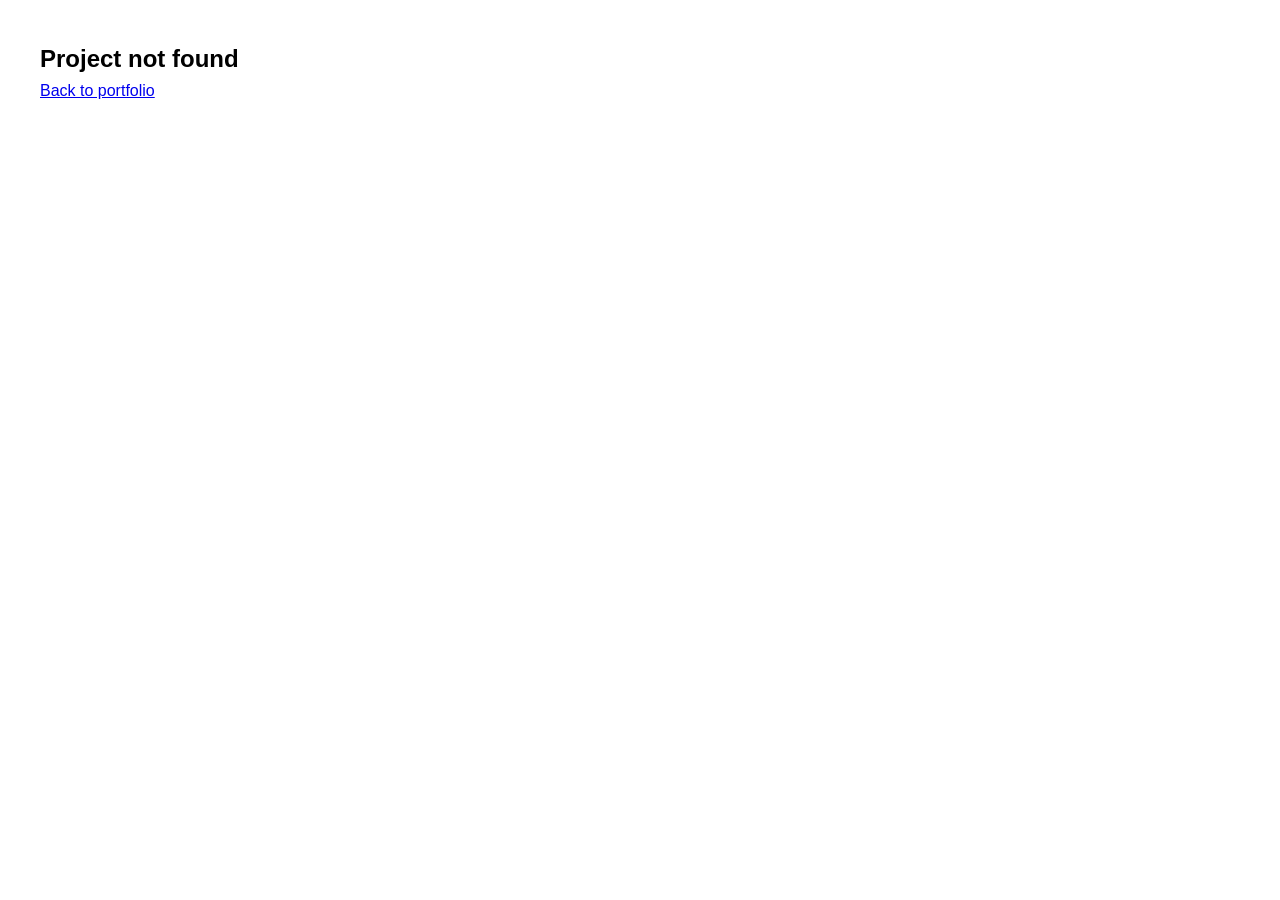
==== detail.html @ bb0952b0 "Portfolio site (linear history; video embeds via Vimeo only) Single snapshot replacing prior history" ====
<!DOCTYPE html>
<html lang="en">
<head>
    <meta charset="UTF-8">
    <meta name="viewport" content="width=device-width, initial-scale=1.0">
    <title>Detail - Gülsen Namıduru</title>
    <link rel="stylesheet" href="index/index.css?v=202604121600">
</head>
<body class="detail-page">
    <div class="container">
        <div class="detail-page-content">
            <div class="detail-header">
                <div>
                    <h2 id="detail-title"></h2>
                    <span id="detail-medium" class="medium-tag"></span>
                </div>
                <a href="index.html" class="action-link">close</a>
            </div>

            <div class="detail-images" id="detail-images">
                <!-- Images and description will be inserted here -->
            </div>
        </div>
    </div>

    <script src="index/index.js?v=202604121600"></script>
    <script>
        // Get project ID from URL
        const urlParams = new URLSearchParams(window.location.search);
        const projectId = parseInt(urlParams.get('id'));
        
        // Find project in portfolioData
        const project = portfolioData.projects.find(p => p.id === projectId);
        
            if (project) {
            const detailTitle = document.getElementById('detail-title');
            const detailMedium = document.getElementById('detail-medium');
            const detailImages = document.getElementById('detail-images');
            
            detailTitle.textContent = `${project.title} (${project.year})`;
            if (project.medium) {
                detailMedium.textContent = project.medium;
                detailMedium.style.display = 'inline';
            } else {
                detailMedium.style.display = 'none';
            }
            
            const imagePaths = project.images && project.images.length > 0 ? project.images.slice() : [];

            detailImages.innerHTML = '';

            const vimeoRaw = project.vimeoId != null ? String(project.vimeoId).trim() : '';
            const hasVimeo = vimeoRaw && /^\d+$/.test(vimeoRaw);

            // Main slot: Vimeo embed, else first image, else video placeholder (no repo-hosted video files).
            if (hasVimeo) {
                const frame = document.createElement('div');
                frame.className = 'project-wire-main-frame';
                const wrapper = document.createElement('div');
                wrapper.className = 'video-wrapper';
                const iframe = document.createElement('iframe');
                iframe.src = 'https://player.vimeo.com/video/' + vimeoRaw;
                iframe.setAttribute('frameborder', '0');
                iframe.setAttribute('allow', 'autoplay; fullscreen; picture-in-picture');
                iframe.setAttribute('allowfullscreen', 'true');
                iframe.style.cssText =
                    'display:block;width:100%;aspect-ratio:16/9;height:auto;min-height:200px;border:0;';
                wrapper.appendChild(iframe);
                frame.appendChild(wrapper);
                detailImages.appendChild(frame);
            } else if (imagePaths.length > 0) {
                const frame = document.createElement('div');
                frame.className = 'project-wire-main-frame';
                const img = document.createElement('img');
                img.className = 'project-wire-main-img';
                img.src = imagePaths[0];
                img.alt = project.title;
                frame.appendChild(img);
                detailImages.appendChild(frame);
            } else if (project.videoPlaceholder) {
                const frame = document.createElement('div');
                frame.className = 'project-wire-main-frame';
                const ph = document.createElement('div');
                ph.className = 'project-video-placeholder';
                ph.setAttribute('aria-label', 'Video embed');
                frame.appendChild(ph);
                detailImages.appendChild(frame);
            }

            // Description block (always shown)
            const descDiv = document.createElement('div');
            descDiv.className = 'detail-description';
            const fullText = project.fullDescription != null ? String(project.fullDescription) : '';
            const paragraphs = fullText.split(/\n\n+/);
            descDiv.innerHTML = paragraphs
                .map(function (p) {
                    const trimmed = p.trim().replace(/\n/g, ' ');
                    return '<p>' + boldWorkTitleInText(trimmed, project) + '</p>';
                })
                .join('');
            detailImages.appendChild(descDiv);

            // Extra images carousel for "01 - Hieroglyphs"
            if (project.id === 3 && project.images && project.images.length > 0) {
                const extraImages = project.images.slice(1); // everything after the first image
                if (extraImages.length > 0) {
                    const carouselContainer = document.createElement('div');
                    carouselContainer.className = 'detail-carousel';
                    carouselContainer.style.marginTop = '30px';
                    carouselContainer.style.textAlign = 'center';

                    const carouselImage = document.createElement('img');
                    carouselImage.style.maxWidth = '100%';
                    carouselImage.style.height = 'auto';
                    carouselImage.style.display = 'block';
                    carouselImage.style.margin = '0 auto 10px auto';

                    const controls = document.createElement('div');
                    controls.style.display = 'flex';
                    controls.style.justifyContent = 'space-between';
                    controls.style.alignItems = 'center';

                    const prevBtn = document.createElement('button');
                    prevBtn.textContent = 'Previous';
                    prevBtn.style.fontSize = '12px';

                    const nextBtn = document.createElement('button');
                    nextBtn.textContent = 'Next';
                    nextBtn.style.fontSize = '12px';

                    const counter = document.createElement('span');
                    counter.style.fontSize = '12px';

                    controls.appendChild(prevBtn);
                    controls.appendChild(counter);
                    controls.appendChild(nextBtn);

                    carouselContainer.appendChild(carouselImage);
                    carouselContainer.appendChild(controls);
                    detailImages.appendChild(carouselContainer);

                    let currentIndex = 0;
                    function renderCarousel() {
                        carouselImage.src = extraImages[currentIndex];
                        carouselImage.alt = project.title;
                        counter.textContent = (currentIndex + 1) + ' / ' + extraImages.length;
                        prevBtn.disabled = currentIndex === 0;
                        nextBtn.disabled = currentIndex === extraImages.length - 1;
                    }

                    prevBtn.addEventListener('click', function() {
                        if (currentIndex > 0) {
                            currentIndex--;
                            renderCarousel();
                        }
                    });

                    nextBtn.addEventListener('click', function() {
                        if (currentIndex < extraImages.length - 1) {
                            currentIndex++;
                            renderCarousel();
                        }
                    });

                    renderCarousel();
                }
            }

            // Sub-headers and carousels for "02 - Abandoned Battleground" (Abandoned Playground)
            if (project.id === 2 && project.images && project.images.length > 0) {
                const neighbourhoods = [
                    'Wedding',
                    'Moabit',
                    'Pankow',
                    'Neukölln',
                    'Kreuzberg'
                ];
                // Map first up-to-5 images to neighbourhoods
                neighbourhoods.forEach((name, idx) => {
                    if (idx >= project.images.length) return;
                    const section = document.createElement('div');
                    section.style.marginTop = '30px';

                    const heading = document.createElement('h3');
                    heading.textContent = name;
                    heading.style.fontSize = '16px';
                    heading.style.marginBottom = '10px';
                    section.appendChild(heading);

                    const carouselContainer = document.createElement('div');
                    carouselContainer.className = 'detail-carousel';
                    carouselContainer.style.textAlign = 'center';

                    const carouselImage = document.createElement('img');
                    carouselImage.style.maxWidth = '100%';
                    carouselImage.style.height = 'auto';
                    carouselImage.style.display = 'block';
                    carouselImage.style.margin = '0 auto 10px auto';

                    const controls = document.createElement('div');
                    controls.style.display = 'flex';
                    controls.style.justifyContent = 'space-between';
                    controls.style.alignItems = 'center';

                    const prevBtn = document.createElement('button');
                    prevBtn.textContent = 'Previous';
                    prevBtn.style.fontSize = '12px';

                    const nextBtn = document.createElement('button');
                    nextBtn.textContent = 'Next';
                    nextBtn.style.fontSize = '12px';

                    const counter = document.createElement('span');
                    counter.style.fontSize = '12px';

                    controls.appendChild(prevBtn);
                    controls.appendChild(counter);
                    controls.appendChild(nextBtn);

                    carouselContainer.appendChild(carouselImage);
                    carouselContainer.appendChild(controls);
                    section.appendChild(carouselContainer);
                    detailImages.appendChild(section);

                    // For now each neighbourhood has a single image assigned.
                    const imagesForNeighbourhood = [project.images[idx]];
                    let currentIndex = 0;
                    function renderNeighbourhoodCarousel() {
                        carouselImage.src = imagesForNeighbourhood[currentIndex];
                        carouselImage.alt = project.title + ' – ' + name;
                        counter.textContent = (currentIndex + 1) + ' / ' + imagesForNeighbourhood.length;
                        prevBtn.disabled = currentIndex === 0;
                        nextBtn.disabled = currentIndex === imagesForNeighbourhood.length - 1;
                    }

                    prevBtn.addEventListener('click', function() {
                        if (currentIndex > 0) {
                            currentIndex--;
                            renderNeighbourhoodCarousel();
                        }
                    });

                    nextBtn.addEventListener('click', function() {
                        if (currentIndex < imagesForNeighbourhood.length - 1) {
                            currentIndex++;
                            renderNeighbourhoodCarousel();
                        }
                    });

                    renderNeighbourhoodCarousel();
                });
            }

            const hasMainMedia = hasVimeo || imagePaths.length > 0 || project.videoPlaceholder;
            if (!hasMainMedia) {
                const info = document.createElement('p');
                info.style.fontSize = '14px';
                info.style.color = '#666';
                info.textContent = 'No media available';
                detailImages.insertBefore(info, descDiv);
            }
        } else {
            document.body.innerHTML = '<div style="padding: 40px;"><h2>Project not found</h2><a href="index.html">Back to portfolio</a></div>';
        }
    </script>
</body>
</html>
---- index/index.css ----
* {
    margin: 0;
    padding: 0;
    box-sizing: border-box;
}

html {
    scroll-behavior: smooth;
}

:root {
    --text: #000000;
    /* One shared template so video slots, main image frames, and book previews share the same media width */
    --project-section-grid-cols: minmax(180px, 24%) minmax(260px, 1.15fr) minmax(200px, 26%);
}

@font-face {
    font-family: 'Leelawadee';
    src: url('../fonts/Leelawadee.woff2') format('woff2'),
         url('../fonts/Leelawadee.woff') format('woff'),
         url('../fonts/Leelawadee.ttf') format('truetype');
    font-weight: normal;
    font-style: normal;
}

body {
    font-family: 'Leelawadee', -apple-system, BlinkMacSystemFont, 'Segoe UI', Arial, sans-serif;
    background: white;
    color: var(--text);
    line-height: 1.6;
}
.container {
    width: 100%;
    padding: 0;
    margin: 0;
}

/* —— Landing (Cargo-style top bar + large work list) —— */
.landing-header {
    width: 100%;
}

.landing-top-bar {
    display: grid;
    grid-template-columns: minmax(0, 1.15fr) repeat(2, minmax(0, 1fr)) minmax(0, 1.15fr);
    gap: 1rem 2rem;
    align-items: start;
    padding: 1.35rem 20px 1.75rem;
    font-family: -apple-system, BlinkMacSystemFont, 'Segoe UI', 'Helvetica Neue', Helvetica, Arial, sans-serif;
    font-size: clamp(11px, 1.15vw, 14px);
    line-height: 1.45;
    color: var(--text);
    border-bottom: 1px solid rgba(0, 0, 0, 0.08);
}

.landing-top-bar__col--name {
    font-weight: 600;
    letter-spacing: 0.01em;
}

.landing-top-bar__col--contact {
    text-align: right;
    justify-self: end;
    max-width: 100%;
}

.landing-nav-link {
    color: inherit;
    text-decoration: none;
    cursor: pointer;
    transition: opacity 0.2s;
    border: none;
    background: none;
    font: inherit;
    padding: 0;
}

.landing-nav-link:hover,
.landing-nav-link:focus-visible {
    opacity: 0.5;
}

.landing-nav-link:focus-visible {
    outline: 1px solid currentColor;
    outline-offset: 2px;
}

.landing-top-bar__sep {
    opacity: 0.85;
}

.landing-ext-arrow {
    display: inline-block;
    margin-left: 0.15em;
    font-size: 0.95em;
    vertical-align: 0.05em;
}

.landing-main {
    width: 100%;
    padding: 0;
}

.index-column {
    width: 100%;
    padding: 0;
}

.portfolio-index {
    list-style: none;
    width: 100%;
}

/* Hero-scale work titles (reference: large stacked sans headline) */
.landing-works .portfolio-index li {
    font-family: -apple-system, BlinkMacSystemFont, 'Segoe UI', 'Helvetica Neue', Helvetica, Arial, sans-serif;
    font-size: clamp(2.44rem, 10vw, 7.29rem);
    font-weight: 700;
    letter-spacing: -0.03em;
    line-height: 0.98;
    margin-bottom: 0;
    padding: 0.08em 20px 0.08em 20px;
    cursor: pointer;
    transition: opacity 0.2s;
    width: 100%;
    color: var(--text);
    border-bottom: 1px solid transparent;
    word-wrap: break-word;
    overflow-wrap: break-word;
}

.landing-works .portfolio-index li:hover {
    opacity: 0.55;
}

.content-column {
    display: none;
}

/* Modal Styles */
.modal {
    display: none;
    position: fixed;
    top: 0;
    left: 0;
    width: 100%;
    height: 100%;
    background: rgba(255, 255, 255, 0.95);
    z-index: 1000;
    overflow-y: auto;
}

.modal.active {
    display: block;
}

.modal-content {
    background: white;
    width: 25%;
    min-width: 300px;
    padding: 40px;
    margin: 0;
    border: 1px solid #000;
    box-shadow: 0 4px 20px rgba(0, 0, 0, 0.1);
    max-height: 90vh;
    overflow-y: auto;
}

/* Inline project sections (continuation of homepage) */
.project-sections {
    width: 100%;
    background: #fff;
}

.project-section {
    padding: 48px 20px 56px;
    scroll-margin-top: 16px;
}

.project-section--flash {
    animation: project-section-flash 1.15s ease;
}

@keyframes project-section-flash {
    0% { background-color: rgba(0, 0, 0, 0.04); }
    100% { background-color: transparent; }
}

.project-section-inner {
    max-width: 1180px;
    margin: 0 auto;
}

/* Rule above title only (no line between header and body / explanation) */
.project-section-header {
    margin-bottom: 28px;
    padding-top: 18px;
    border-top: 1px solid rgba(0, 0, 0, 0.12);
}

.project-section-header-bar {
    display: grid;
    grid-template-columns: minmax(0, 1fr) auto;
    align-items: start;
    gap: 12px 24px;
}

.project-section-header-left {
    min-width: 0;
}

.project-section-title--bar {
    font-size: clamp(15px, 1.9vw, 22px);
    font-weight: 700;
    color: var(--text);
    margin: 0;
    text-align: left;
    line-height: 1.2;
    white-space: pre-line;
}

.project-section-header-right {
    text-align: right;
    font-size: 13px;
    line-height: 1.45;
    color: var(--text);
    justify-self: end;
    max-width: 100%;
}

.project-section-header-right > div + div {
    margin-top: 0.35em;
}

.project-header-right-line1 {
    font-weight: normal;
    color: var(--text);
    letter-spacing: 0.02em;
}

.project-header-right-line2 {
    color: var(--text);
}

.project-header-right-line3 {
    color: var(--text);
    font-size: 12px;
    font-style: italic;
    font-weight: normal;
}

/* Content: text col | book (optional) | wire gallery row | video row */
.project-section-main-grid {
    display: grid;
    grid-template-columns: var(--project-section-grid-cols);
    grid-template-rows: auto auto;
    gap: 28px 32px;
    align-items: start;
    min-width: 0;
}

.project-section-text-col {
    grid-column: 1;
    grid-row: 1;
    min-width: 0;
    max-width: 100%;
}

.project-section-book-slot {
    display: none;
    grid-column: 2 / 4;
    grid-row: 1;
    min-width: 0;
    align-self: start;
}

.project-section-book-slot.has-book {
    display: block;
}

.project-section-gallery-row {
    display: none;
    grid-column: 2 / 4;
    grid-row: 1;
    min-width: 0;
    align-self: start;
}

/* Main rectangle full width; square thumbs stacked below; video row matches this column width */
.project-section-gallery-row.has-gallery {
    display: grid;
    grid-template-columns: 1fr;
    gap: 24px;
    align-items: start;
}

.project-wire-main-slot,
.project-wire-figures-slot {
    min-width: 0;
}

/* Hero uses full media column width — same footprint as video / placeholder in .project-section-video-slot */
.project-section-gallery-row.has-gallery .project-wire-main-slot {
    width: 100%;
}

.project-section-gallery-row.has-gallery .project-wire-main-frame {
    width: 100%;
    max-width: 100%;
}

.project-section-video-slot .video-wrapper {
    width: 100%;
    max-width: 100%;
}

.project-section-video-slot .video-wrapper iframe {
    width: 100%;
    max-width: 100%;
    display: block;
    aspect-ratio: 16 / 9;
    height: auto;
    min-height: 200px;
    border: 0;
}

/* Media column: video sits on row 1 when alone; row 2 when a gallery row is present; row 3 in gallery+book layout */
.project-section-video-slot {
    grid-column: 2 / 4;
    grid-row: 1;
    display: none;
    min-width: 0;
}

.project-section-video-slot.has-video {
    display: block;
}

.project-section-main-grid--has-gallery-row .project-section-video-slot.has-video {
    grid-row: 2;
}

/* Empty media slot (text-only projects): same footprint as video placeholder */
.project-section-media-placeholder {
    display: none;
    grid-column: 2 / 4;
    grid-row: 1;
    min-width: 0;
    width: 100%;
    aspect-ratio: 16 / 9;
    min-height: 200px;
    background: #f2f2f2;
    box-sizing: border-box;
}

.project-section-media-placeholder.is-visible {
    display: block;
}

/* Gallery + book: text col 1 | book cols 2–3 row 1; gallery cols 2–3 row 2 */
.project-section-main-grid--gallery-book .project-section-text-col {
    grid-column: 1;
    grid-row: 1;
}

.project-section-main-grid--gallery-book .project-section-book-slot.has-book {
    grid-column: 2 / 4;
    grid-row: 1;
    display: block;
}

.project-section-main-grid--gallery-book .project-section-gallery-row.has-gallery {
    grid-column: 2 / 4;
    grid-row: 2;
    grid-template-columns: 1fr;
}

.project-section-main-grid--gallery-book .project-section-video-slot.has-video {
    grid-row: 3;
}

.project-section-main-grid--gallery-book {
    grid-template-rows: auto auto auto;
}

.project-section-main-grid--gallery-book .project-section-media-placeholder.is-visible {
    display: none;
}

/* About: same 3-column project grid — text col 1, image cols 2–3 */
.about-section .project-section-main-grid {
    grid-template-columns: var(--project-section-grid-cols);
    grid-template-rows: auto;
}

.about-section .project-section-text-col {
    grid-column: 1;
    grid-row: 1;
    max-width: 100%;
}

.about-section .about-section-visual {
    grid-column: 2 / 4;
    grid-row: 1;
    align-self: start;
    justify-self: end;
    min-width: 0;
    width: 100%;
}

.about-section .about-section-image {
    display: block;
    max-width: min(100%, 380px);
    width: 100%;
    height: auto;
    margin-left: auto;
}

/* Book preview beside text: same rules, slightly shorter cap */
.project-section-book-slot .book-view .book-page img {
    max-height: min(52vh, 380px);
    object-fit: contain;
    object-position: bottom center;
}

.project-section-book-slot .book-view {
    margin-bottom: 0;
}

/* Inline book spread: align with media column (no centering); gutterless spread like a printed book */
.project-section-book-slot .book-view .book-spread {
    display: grid;
    grid-template-columns: minmax(0, 1fr) 0 minmax(0, 1fr);
    gap: 0;
    align-items: end;
    justify-items: stretch;
    justify-content: start;
}

.project-section-book-slot .book-view .book-page {
    width: 100%;
    flex: initial;
    background: transparent;
    overflow: hidden;
}

.project-section-book-slot .book-view .book-page-left {
    justify-content: flex-end;
}

.project-section-book-slot .book-view .book-page-right {
    justify-content: flex-start;
}

.project-section-book-slot .book-view .book-page-left img {
    object-position: right bottom;
}

.project-section-book-slot .book-view .book-page-right img {
    object-position: left bottom;
}

.project-section-text-col .popup-text {
    margin-top: 0;
    max-width: 100%;
    overflow-wrap: break-word;
    word-wrap: break-word;
}

.project-section-text-col .project-gallery-title {
    margin: 0 0 1em;
    font-size: 13px;
    line-height: 1.5;
    color: var(--text);
    font-weight: normal;
    white-space: pre-line;
    text-align: inherit;
}

.project-section-text-col .project-full-description .project-body-paragraph,
.project-section-text-col .project-full-description p {
    margin: 0 0 1em;
    font-size: 13px;
    line-height: 1.5;
    color: var(--text);
    font-weight: normal;
    overflow-wrap: break-word;
    word-wrap: break-word;
}

.project-section-text-col .project-full-description strong {
    font-weight: 700;
    color: var(--text);
}

/* Credits below full description in the text column */
.project-section-text-col .project-section-body-credits {
    margin-top: 2em;
    margin-bottom: 0;
    font-size: 12px;
    line-height: 1.45;
    color: #666666;
    font-weight: normal;
    white-space: pre-line;
    max-width: 100%;
    overflow-wrap: break-word;
    word-wrap: break-word;
}

.project-section-text-col .project-section-body-credits strong {
    font-weight: 700;
    color: #555555;
}

.project-section-text-col .project-section-body-credits a {
    color: #666666;
}

.project-section-text-col .project-section-body-credits:empty {
    display: none;
}

.project-section .popup-credentials.project-credentials {
    display: none;
}

.project-section-video-slot .video-section {
    margin-top: 0;
}

/* Same footprint as Vimeo iframe: keeps text column width aligned with Voices of Leopoldplatz */
.project-section-video-slot .project-video-placeholder {
    width: 100%;
    aspect-ratio: 16 / 9;
    min-height: 200px;
    background: #f2f2f2;
    box-sizing: border-box;
}

/* Main image frame: match video / Vimeo (16:9) so media columns align */
.project-wire-main-frame {
    width: 100%;
    aspect-ratio: 16 / 9;
    min-height: 200px;
    background: #fff;
    overflow: hidden;
    position: relative;
}

.project-wire-main-img {
    position: absolute;
    inset: 0;
    width: 100%;
    height: 100%;
    max-width: 100%;
    max-height: none;
    object-fit: cover;
    object-position: center;
    display: block;
    cursor: zoom-in;
}

/* Ensure section / detail rules never shrink the framed hero below the box */
.project-section .project-wire-main-frame .project-wire-main-img,
.detail-images .project-wire-main-frame .project-wire-main-img {
    box-sizing: border-box;
}

.project-wire-main-frame > video {
    position: absolute;
    inset: 0;
    width: 100%;
    height: 100%;
    max-height: none;
    object-fit: cover;
    object-position: center;
    display: block;
    background: #000;
}

/* Figure rows: up to four square frames per row + captions */
.project-wire-figures-inner {
    display: flex;
    flex-direction: column;
    gap: 20px;
    width: 100%;
    align-items: flex-end;
}

.project-wire-figures-row {
    display: grid;
    gap: 12px;
    align-items: start;
    justify-items: end;
    width: 100%;
    margin-left: auto;
}

.project-wire-figures-row--triple {
    grid-template-columns: repeat(3, minmax(0, 156px));
    max-width: min(492px, 100%);
}

.project-wire-figures-row--quad {
    grid-template-columns: repeat(4, minmax(0, 156px));
    max-width: min(660px, 100%);
}

.project-wire-figures-row--pair {
    grid-template-columns: repeat(2, minmax(0, 156px));
    max-width: min(324px, 100%);
}

.project-wire-figures-row--single {
    grid-template-columns: minmax(0, 156px);
    max-width: min(156px, 100%);
    margin-left: auto;
}

.project-wire-thumb {
    margin: 0;
    max-width: 156px;
}

.project-wire-thumb-frame {
    width: min(100%, 156px);
    max-width: 156px;
    aspect-ratio: 1;
    height: auto;
    background: #fff;
    overflow: hidden;
    display: flex;
    align-items: center;
    justify-content: center;
}

.project-wire-thumb-frame img {
    width: 100%;
    height: 100%;
    object-fit: cover;
    display: block;
    cursor: zoom-in;
}

.project-wire-thumb figcaption {
    font-size: 10px;
    color: var(--text);
    margin-top: 6px;
    text-align: right;
    line-height: 1.3;
}

/* Abandoned Battleground (id 2): no grey placeholder behind images */
.project-section[data-project-id="2"] .project-wire-main-frame,
.project-section[data-project-id="2"] .project-wire-thumb-frame {
    background: transparent;
}

/* Full-screen image viewer */
.image-lightbox {
    display: none;
    position: fixed;
    inset: 0;
    z-index: 2000;
    background: #e6e6e6;
    align-items: center;
    justify-content: center;
}

.image-lightbox.active {
    display: flex;
}

.image-lightbox-stage {
    max-width: 94vw;
    max-height: 88vh;
    display: flex;
    align-items: center;
    justify-content: center;
    pointer-events: auto;
}

.image-lightbox-stage img {
    max-width: 94vw;
    max-height: 88vh;
    width: auto;
    height: auto;
    object-fit: contain;
}

.image-lightbox-close {
    position: absolute;
    top: 18px;
    right: 20px;
    width: 44px;
    height: 44px;
    border-radius: 50%;
    border: none;
    background: rgba(255, 255, 255, 0.92);
    font-size: 26px;
    line-height: 1;
    cursor: pointer;
    color: var(--text);
    z-index: 2002;
    box-shadow: 0 1px 4px rgba(0, 0, 0, 0.08);
}

.image-lightbox-prev,
.image-lightbox-next {
    position: absolute;
    top: 50%;
    transform: translateY(-50%);
    width: 48px;
    height: 48px;
    border-radius: 50%;
    border: none;
    background: rgba(255, 255, 255, 0.92);
    font-size: 28px;
    line-height: 1;
    cursor: pointer;
    color: var(--text);
    z-index: 2002;
    box-shadow: 0 1px 4px rgba(0, 0, 0, 0.08);
}

.image-lightbox-prev {
    left: 14px;
}

.image-lightbox-next {
    right: 14px;
}

.image-lightbox-close:hover,
.image-lightbox-prev:hover,
.image-lightbox-next:hover {
    opacity: 0.85;
}

/* Popup: title / medium, year / short description (reused class names in section headers) */
.popup-header-rows {
    flex-direction: column;
    align-items: center;
    gap: 0.1em;
}

/* Medium, year (single line, comma-separated) */
.popup-medium-year {
    font-size: 16px; /* same as short description */
    color: var(--text);
    font-weight: normal;
    font-style: normal;
    text-transform: lowercase;
}

/* Extra spacing only after short description */
.popup-short-description {
    margin-bottom: 0.5em;
}

.detail-header-row {
    display: flex;
    justify-content: center;
    align-items: center;
    gap: 0.5em;
    flex-wrap: wrap;
}


/* Short description (italic) - 2x */
.popup-short-description {
    color: var(--text);
    font-style: italic;
    font-size: 16px; /* 2x */
}

.action-link {
    color: black;
    text-decoration: none;
    font-size: 16px;
    font-weight: bold;
    white-space: nowrap;
    margin: 0;
}

.action-link:hover {
    opacity: 0.6;
}

/* Image Slideshow */
.image-slideshow {
    margin-bottom: 30px;
}

/* Video section (separate from images) */
.video-section {
    margin-top: 20px;
    margin-bottom: 20px;
}

.video-wrapper {
    margin-bottom: 20px;
}

.video-wrapper:last-child {
    margin-bottom: 0;
}

.popup-video {
    width: 100%;
    height: auto;
    max-height: 50vh;
    object-fit: contain;
    display: block;
    background: #000;
}

.slideshow-container {
    position: relative;
    width: 100%;
    margin-bottom: 15px;
    overflow: hidden;
    max-height: 50vh;
}

.slideshow-container img,
.slideshow-container video {
    width: 100%;
    height: auto;
    max-height: 50vh;
    object-fit: contain;
    display: block;
    cursor: ew-resize;
    transition: opacity 0.25s ease-in-out;
}

.slideshow-container img.slide-image,
.slideshow-container video.slide-video {
    position: absolute;
    top: 0;
    left: 0;
    width: 100%;
    opacity: 1;
    z-index: 1;
}

.slideshow-container img.slide-image.hidden,
.slideshow-container video.slide-video.hidden {
    opacity: 0;
    pointer-events: none;
    z-index: 0;
}

.slideshow-container img.slide-image:first-child,
.slideshow-container video.slide-video:first-child {
    position: relative;
    z-index: 2;
}

.slideshow-container video {
    background: #000;
}

.slideshow-controls {
    display: flex;
    align-items: center;
    justify-content: center;
    gap: 15px;
}

.slide-btn {
    background: none;
    border: none;
    font-size: 24px;
    cursor: pointer;
    color: black;
    padding: 5px 10px;
    transition: opacity 0.2s;
}

.slide-btn:hover {
    opacity: 0.6;
}

.slide-btn:disabled {
    opacity: 0.3;
    cursor: not-allowed;
}

.slide-counter {
    font-size: 11px;
    color: var(--text);
}

/* PDF book viewer: spread view, left | spine | right, arrows + keyboard */
.book-view {
    display: none;
    margin-bottom: 20px;
    min-height: 200px;
}

.book-view .book-spread {
    display: flex;
    flex-direction: row;
    align-items: flex-end;
    justify-content: center;
    gap: 0;
    max-width: 100%;
    margin-bottom: 15px;
    background: transparent;
    border-radius: 0;
    overflow: visible;
    box-shadow: none;
}

/* Equal-width page columns; images share width and meet at the gutter (no gap) */
.book-view .book-page {
    flex: 1 1 0;
    min-width: 0;
    width: 0;
    display: flex;
    align-items: flex-end;
    overflow: hidden;
    background: #fff;
}

.book-view .book-page-left {
    order: 1;
    justify-content: flex-end;
}

.book-view .book-page-right {
    order: 3;
    justify-content: flex-start;
}

.book-view .book-page img {
    width: 100%;
    max-width: 100%;
    height: auto;
    max-height: 66vh;
    object-fit: contain;
    object-position: bottom center;
    display: block;
    margin: 0;
}

.book-view .book-spine {
    order: 2;
    width: 0;
    min-width: 0;
    margin: 0;
    padding: 0;
    flex-shrink: 0;
    flex-grow: 0;
    border: none;
    background: transparent;
    overflow: hidden;
    pointer-events: none;
}

.book-view .book-controls {
    display: flex;
    flex-direction: row;
    align-items: center;
    justify-content: center;
    gap: 20px;
    flex-wrap: wrap;
}

.book-view .book-controls .slide-btn {
    min-width: 60px;
    font-size: 11px;
}

.book-view .book-loading {
    margin: 20px 0;
    font-size: 14px;
    color: var(--text);
    text-align: center;
}

.book-view .book-loading a {
    color: var(--text);
    text-decoration: underline;
}

/* Shared modal body and text (popup + detail modals) */
.modal-body {
    margin-bottom: 0;
    overflow-y: auto;
}

/* Text space in project popup (below slideshow/book) */
.popup-text {
    margin-top: 24px;
    padding-top: 0;
    padding-bottom: 0;
    font-size: 16px; /* match medium, year, short description */
    line-height: 1.6;
    color: var(--text);
    margin-bottom: 0;
}

.popup-text p {
    margin: 0 0 1em 0;
}

.popup-text p:last-child {
    margin-bottom: 0;
}

/* Credentials (centered, at the end of page) */
.popup-credentials {
    margin-top: 40px;
    padding-top: 10px;
    padding-bottom: 10px;
    font-size: 14px; /* slightly smaller than body/medium text */
    line-height: 1.5;
    color: var(--text);
    text-align: center;
    font-weight: normal;
    margin-bottom: 0;
}

/* All modals: scrollable content */
.modal-content {
    overflow-y: auto;
    overflow-x: hidden;
    -webkit-overflow-scrolling: touch;
}

.modal .cv-content {
    max-height: none;
    overflow-y: visible;
}

.modal-text,
.cv-content {
    font-size: 16px;
    line-height: 1.8;
    text-align: left;
}

.modal-text p,
.cv-content p {
    margin-bottom: 10px;
    font-size: 16px;
}

/* Detail View */
/* Detail View - Full page with frame */
body.detail-page {
    margin: 0;
    padding: 0;
    height: 100vh;
    overflow-y: auto;
}

body.detail-page .container {
    width: 100%;
    height: 100%;
    min-height: 100vh;
}

.detail-page-content {
    width: calc(100% - 1cm);
    height: calc(100% - 1cm);
    min-height: calc(100vh - 1cm);
    margin: 0.5cm;
    padding: 0;
    border: 1px solid #000;
    background: white;
    box-sizing: border-box;
    overflow-y: auto;
}

.detail-modal.active {
    display: block;
    background: transparent;
}

.detail-modal .modal-content {
    width: 50%;
    min-width: 400px;
    padding: 40px;
    max-height: 90vh;
    overflow-y: auto;
    border: 1px solid #000;
    box-shadow: 0 4px 20px rgba(0, 0, 0, 0.1);
    position: fixed;
    top: 20px;
    right: 20px;
    z-index: 1002;
    background: white;
}

.detail-header {
    display: flex;
    justify-content: center;
    align-items: center;
    margin-bottom: 30px;
    padding: 40px;
    padding-bottom: 0;
    flex-wrap: wrap;
    gap: 0.5em;
}

.detail-header > div {
    display: flex;
    flex-direction: column;
    gap: 8px;
    flex: 1;
    min-width: 200px;
    text-align: center;
}

.detail-header h2 {
    font-size: 16px;
    font-weight: bold;
    color: var(--text);
    text-align: center;
    margin: 0;
}

/* Keep modal titles at 16px */
#contact-view .detail-header h2,
#cv-page-view .detail-header h2,
#photography-view .detail-header h2,
#video-view .detail-header h2,
#sculpture-view .detail-header h2,
.detail-modal .action-link {
    font-size: 16px;
}

.detail-images {
    margin-bottom: 30px;
    padding: 0 40px 40px 40px;
}

.detail-images img,
.detail-images video {
    width: 100%;
    height: auto;
    max-height: 66.66vh;
    object-fit: contain;
    display: block;
    margin-bottom: 20px;
}

/* First hero: same 16:9 frame as index; overrides loose img rules above */
.detail-images .project-wire-main-frame {
    margin-bottom: 20px;
    background: #fff;
}

.detail-images .project-wire-main-frame .project-wire-main-img,
.detail-images .project-wire-main-frame > video {
    position: absolute;
    inset: 0;
    width: 100%;
    height: 100%;
    max-height: none;
    margin-bottom: 0;
    object-fit: cover;
    object-position: center;
}

.detail-images video {
    background: #000;
}

.detail-description {
    font-size: 16px;
    line-height: 1.8;
    margin-bottom: 30px;
    text-align: left;
    color: var(--text);
}

.detail-description p {
    margin-bottom: 20px;
    font-size: 16px;
    color: var(--text);
}

.detail-description strong {
    font-weight: 700;
    color: var(--text);
}

/* Carousels in detail view (Hieroglyphs images + sketchbook pages) */
.detail-carousel button,
.detail-carousel span {
    font-size: 16px; /* match medium/year size, smaller than body text on mobile */
}

/* CV / modal content (links, headings) */
.cv-content p {
    margin-bottom: 20px;
}

.cv-content a {
    font-size: 16px;
}

.cv-content strong {
    font-size: 16px;
}

.cv-content h3 {
    font-size: 18px;
    font-weight: normal;
    margin-top: 30px;
    margin-bottom: 15px;
}

.cv-content h3 strong {
    font-weight: bold;
}

.cv-content h3:first-of-type {
    margin-top: 0;
}

/* Responsive */
@media (max-width: 768px) {
    .landing-top-bar {
        grid-template-columns: 1fr 1fr;
        gap: 1rem 1.25rem;
        padding: 1rem 16px 1.25rem;
    }

    .landing-top-bar__col--contact {
        grid-column: 1 / -1;
        text-align: left;
        justify-self: start;
    }

    .landing-works .portfolio-index li {
        font-size: clamp(1.88rem, 12.5vw, 4.16rem);
        padding-left: 16px;
        padding-right: 16px;
    }

    .modal.active {
        display: block;
    }

    .project-section {
        padding: 36px 16px 44px;
    }

    .project-section-header-bar {
        grid-template-columns: 1fr;
    }

    .project-section-header-right {
        text-align: right;
        justify-self: end;
        width: 100%;
    }

    .project-section-main-grid,
    .project-section-main-grid--gallery-book {
        grid-template-columns: 1fr;
        grid-template-rows: none;
    }

    .project-section-main-grid {
        gap: 24px;
    }

    .project-section-text-col,
    .project-section-book-slot.has-book,
    .project-section-gallery-row.has-gallery,
    .project-section-video-slot,
    .project-section-media-placeholder.is-visible,
    .about-section .project-section-text-col,
    .about-section .about-section-visual {
        grid-column: 1;
        grid-row: auto;
    }

    .about-section .about-section-visual {
        justify-self: center;
        width: 100%;
        text-align: center;
    }

    .about-section .about-section-image {
        max-width: min(100%, 320px);
        margin: 0 auto;
    }

    .project-section-gallery-row.has-gallery {
        grid-template-columns: 1fr;
    }

    .project-section-video-slot.has-video {
        grid-column: 1;
    }

    .project-wire-main-frame {
        max-height: none;
    }

    .project-section-gallery-row.has-gallery .project-wire-main-frame {
        width: 100%;
        max-width: 100%;
    }

    .project-wire-figures-row--single {
        max-width: 100%;
    }

    .action-link {
        font-size: 18px;
    }

    .detail-modal.active {
        display: block;
        background: transparent;
    }

    .detail-modal .modal-content {
        width: 95%;
        min-width: 280px;
        padding: 30px 20px;
        max-height: 95vh;
        position: fixed;
        top: 15px;
        left: 15px;
        right: auto;
        z-index: 1002;
    }

    .detail-header {
        flex-direction: column;
        gap: 15px;
    }

    .detail-header h2 {
        font-size: 28px;
        min-width: auto;
    }

    .detail-description {
        font-size: 20px;
    }
}
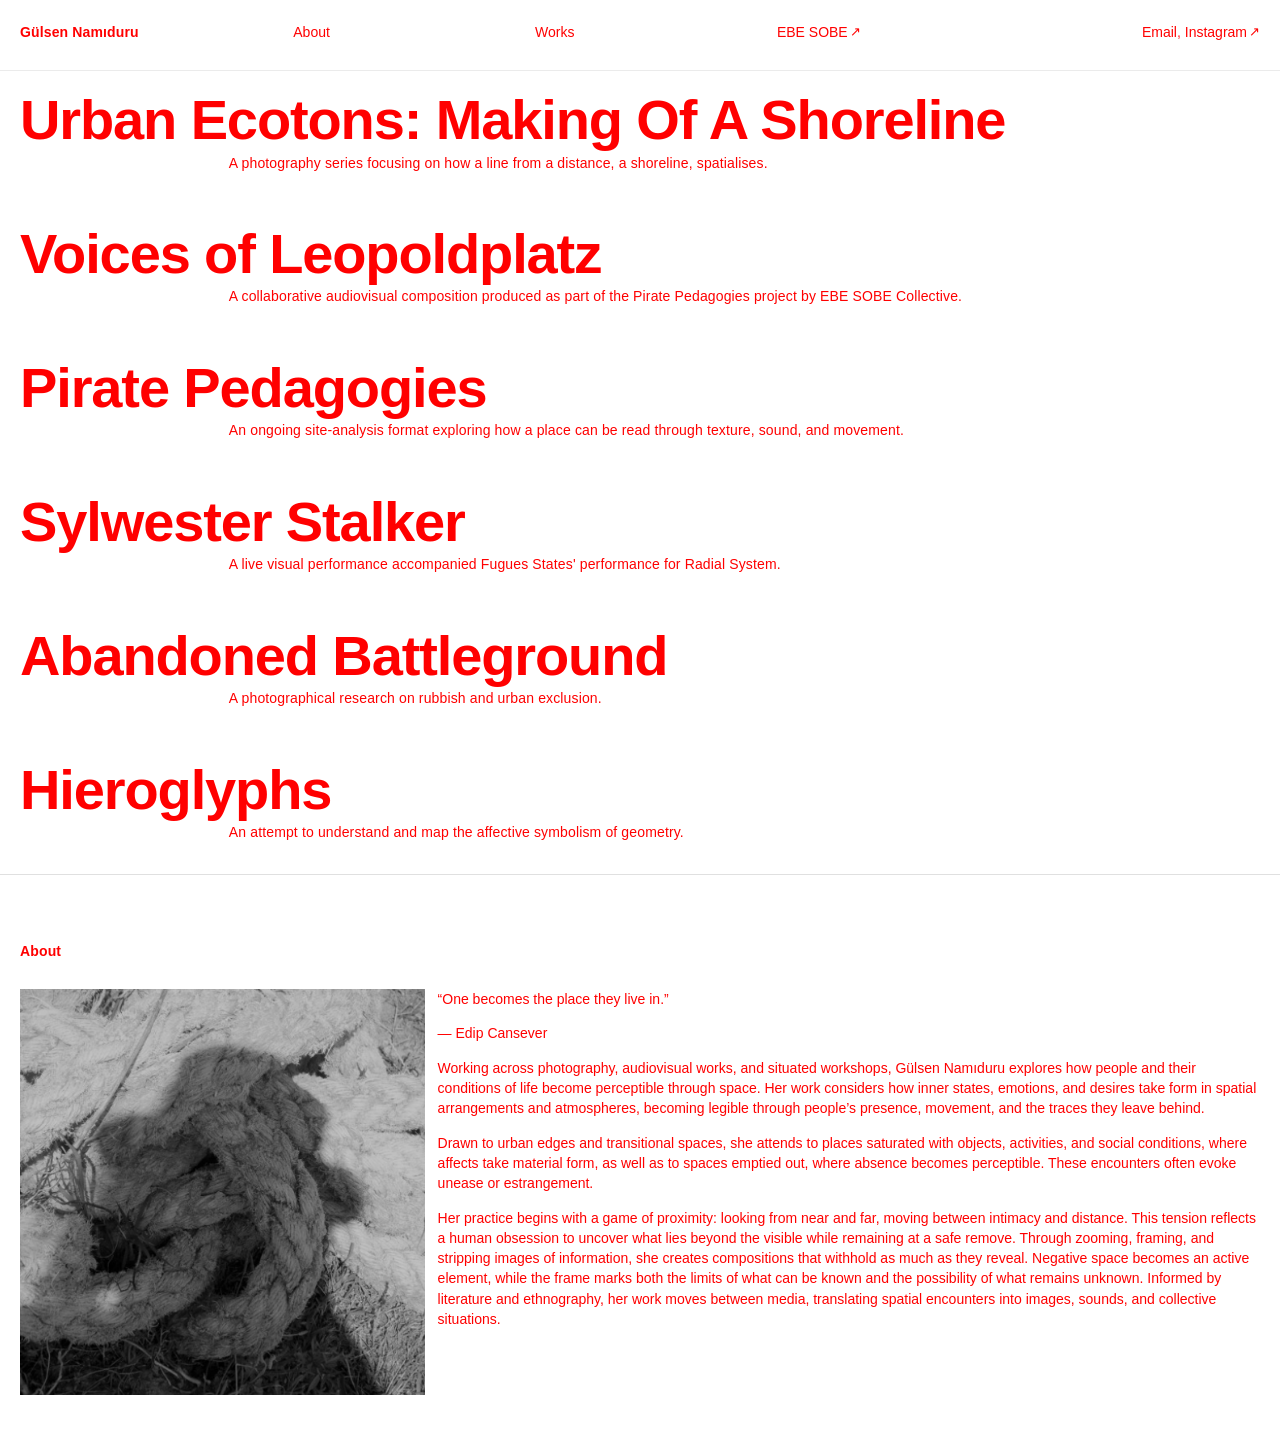
==== commit 06dafaf6: "Add per-project pages, wireframe layout, and book viewers for zines. Homepage gets work list subtitl" ====
--- a/detail.html
+++ b/detail.html
@@ -3,266 +3,25 @@
 <head>
     <meta charset="UTF-8">
     <meta name="viewport" content="width=device-width, initial-scale=1.0">
-    <title>Detail - Gülsen Namıduru</title>
-    <link rel="stylesheet" href="index/index.css?v=202604121600">
+    <title>Redirect — Gülsen Namıduru</title>
+    <link rel="canonical" href="index.html">
+    <script src="index/index.js?v=202604241300"></script>
 </head>
-<body class="detail-page">
-    <div class="container">
-        <div class="detail-page-content">
-            <div class="detail-header">
-                <div>
-                    <h2 id="detail-title"></h2>
-                    <span id="detail-medium" class="medium-tag"></span>
-                </div>
-                <a href="index.html" class="action-link">close</a>
-            </div>
-
-            <div class="detail-images" id="detail-images">
-                <!-- Images and description will be inserted here -->
-            </div>
-        </div>
-    </div>
-
-    <script src="index/index.js?v=202604121600"></script>
+<body>
+    <p style="padding: 40px; font-family: sans-serif; font-size: 14px;">Redirecting…</p>
     <script>
-        // Get project ID from URL
-        const urlParams = new URLSearchParams(window.location.search);
-        const projectId = parseInt(urlParams.get('id'));
-        
-        // Find project in portfolioData
-        const project = portfolioData.projects.find(p => p.id === projectId);
-        
+        (function () {
+            const urlParams = new URLSearchParams(window.location.search);
+            const projectId = parseInt(urlParams.get('id'), 10);
+            const project = portfolioData.projects.find(function (p) {
+                return p.id === projectId;
+            });
             if (project) {
-            const detailTitle = document.getElementById('detail-title');
-            const detailMedium = document.getElementById('detail-medium');
-            const detailImages = document.getElementById('detail-images');
-            
-            detailTitle.textContent = `${project.title} (${project.year})`;
-            if (project.medium) {
-                detailMedium.textContent = project.medium;
-                detailMedium.style.display = 'inline';
-            } else {
-                detailMedium.style.display = 'none';
+                window.location.replace(getProjectPageHref(project));
+                return;
             }
-            
-            const imagePaths = project.images && project.images.length > 0 ? project.images.slice() : [];
-
-            detailImages.innerHTML = '';
-
-            const vimeoRaw = project.vimeoId != null ? String(project.vimeoId).trim() : '';
-            const hasVimeo = vimeoRaw && /^\d+$/.test(vimeoRaw);
-
-            // Main slot: Vimeo embed, else first image, else video placeholder (no repo-hosted video files).
-            if (hasVimeo) {
-                const frame = document.createElement('div');
-                frame.className = 'project-wire-main-frame';
-                const wrapper = document.createElement('div');
-                wrapper.className = 'video-wrapper';
-                const iframe = document.createElement('iframe');
-                iframe.src = 'https://player.vimeo.com/video/' + vimeoRaw;
-                iframe.setAttribute('frameborder', '0');
-                iframe.setAttribute('allow', 'autoplay; fullscreen; picture-in-picture');
-                iframe.setAttribute('allowfullscreen', 'true');
-                iframe.style.cssText =
-                    'display:block;width:100%;aspect-ratio:16/9;height:auto;min-height:200px;border:0;';
-                wrapper.appendChild(iframe);
-                frame.appendChild(wrapper);
-                detailImages.appendChild(frame);
-            } else if (imagePaths.length > 0) {
-                const frame = document.createElement('div');
-                frame.className = 'project-wire-main-frame';
-                const img = document.createElement('img');
-                img.className = 'project-wire-main-img';
-                img.src = imagePaths[0];
-                img.alt = project.title;
-                frame.appendChild(img);
-                detailImages.appendChild(frame);
-            } else if (project.videoPlaceholder) {
-                const frame = document.createElement('div');
-                frame.className = 'project-wire-main-frame';
-                const ph = document.createElement('div');
-                ph.className = 'project-video-placeholder';
-                ph.setAttribute('aria-label', 'Video embed');
-                frame.appendChild(ph);
-                detailImages.appendChild(frame);
-            }
-
-            // Description block (always shown)
-            const descDiv = document.createElement('div');
-            descDiv.className = 'detail-description';
-            const fullText = project.fullDescription != null ? String(project.fullDescription) : '';
-            const paragraphs = fullText.split(/\n\n+/);
-            descDiv.innerHTML = paragraphs
-                .map(function (p) {
-                    const trimmed = p.trim().replace(/\n/g, ' ');
-                    return '<p>' + boldWorkTitleInText(trimmed, project) + '</p>';
-                })
-                .join('');
-            detailImages.appendChild(descDiv);
-
-            // Extra images carousel for "01 - Hieroglyphs"
-            if (project.id === 3 && project.images && project.images.length > 0) {
-                const extraImages = project.images.slice(1); // everything after the first image
-                if (extraImages.length > 0) {
-                    const carouselContainer = document.createElement('div');
-                    carouselContainer.className = 'detail-carousel';
-                    carouselContainer.style.marginTop = '30px';
-                    carouselContainer.style.textAlign = 'center';
-
-                    const carouselImage = document.createElement('img');
-                    carouselImage.style.maxWidth = '100%';
-                    carouselImage.style.height = 'auto';
-                    carouselImage.style.display = 'block';
-                    carouselImage.style.margin = '0 auto 10px auto';
-
-                    const controls = document.createElement('div');
-                    controls.style.display = 'flex';
-                    controls.style.justifyContent = 'space-between';
-                    controls.style.alignItems = 'center';
-
-                    const prevBtn = document.createElement('button');
-                    prevBtn.textContent = 'Previous';
-                    prevBtn.style.fontSize = '12px';
-
-                    const nextBtn = document.createElement('button');
-                    nextBtn.textContent = 'Next';
-                    nextBtn.style.fontSize = '12px';
-
-                    const counter = document.createElement('span');
-                    counter.style.fontSize = '12px';
-
-                    controls.appendChild(prevBtn);
-                    controls.appendChild(counter);
-                    controls.appendChild(nextBtn);
-
-                    carouselContainer.appendChild(carouselImage);
-                    carouselContainer.appendChild(controls);
-                    detailImages.appendChild(carouselContainer);
-
-                    let currentIndex = 0;
-                    function renderCarousel() {
-                        carouselImage.src = extraImages[currentIndex];
-                        carouselImage.alt = project.title;
-                        counter.textContent = (currentIndex + 1) + ' / ' + extraImages.length;
-                        prevBtn.disabled = currentIndex === 0;
-                        nextBtn.disabled = currentIndex === extraImages.length - 1;
-                    }
-
-                    prevBtn.addEventListener('click', function() {
-                        if (currentIndex > 0) {
-                            currentIndex--;
-                            renderCarousel();
-                        }
-                    });
-
-                    nextBtn.addEventListener('click', function() {
-                        if (currentIndex < extraImages.length - 1) {
-                            currentIndex++;
-                            renderCarousel();
-                        }
-                    });
-
-                    renderCarousel();
-                }
-            }
-
-            // Sub-headers and carousels for "02 - Abandoned Battleground" (Abandoned Playground)
-            if (project.id === 2 && project.images && project.images.length > 0) {
-                const neighbourhoods = [
-                    'Wedding',
-                    'Moabit',
-                    'Pankow',
-                    'Neukölln',
-                    'Kreuzberg'
-                ];
-                // Map first up-to-5 images to neighbourhoods
-                neighbourhoods.forEach((name, idx) => {
-                    if (idx >= project.images.length) return;
-                    const section = document.createElement('div');
-                    section.style.marginTop = '30px';
-
-                    const heading = document.createElement('h3');
-                    heading.textContent = name;
-                    heading.style.fontSize = '16px';
-                    heading.style.marginBottom = '10px';
-                    section.appendChild(heading);
-
-                    const carouselContainer = document.createElement('div');
-                    carouselContainer.className = 'detail-carousel';
-                    carouselContainer.style.textAlign = 'center';
-
-                    const carouselImage = document.createElement('img');
-                    carouselImage.style.maxWidth = '100%';
-                    carouselImage.style.height = 'auto';
-                    carouselImage.style.display = 'block';
-                    carouselImage.style.margin = '0 auto 10px auto';
-
-                    const controls = document.createElement('div');
-                    controls.style.display = 'flex';
-                    controls.style.justifyContent = 'space-between';
-                    controls.style.alignItems = 'center';
-
-                    const prevBtn = document.createElement('button');
-                    prevBtn.textContent = 'Previous';
-                    prevBtn.style.fontSize = '12px';
-
-                    const nextBtn = document.createElement('button');
-                    nextBtn.textContent = 'Next';
-                    nextBtn.style.fontSize = '12px';
-
-                    const counter = document.createElement('span');
-                    counter.style.fontSize = '12px';
-
-                    controls.appendChild(prevBtn);
-                    controls.appendChild(counter);
-                    controls.appendChild(nextBtn);
-
-                    carouselContainer.appendChild(carouselImage);
-                    carouselContainer.appendChild(controls);
-                    section.appendChild(carouselContainer);
-                    detailImages.appendChild(section);
-
-                    // For now each neighbourhood has a single image assigned.
-                    const imagesForNeighbourhood = [project.images[idx]];
-                    let currentIndex = 0;
-                    function renderNeighbourhoodCarousel() {
-                        carouselImage.src = imagesForNeighbourhood[currentIndex];
-                        carouselImage.alt = project.title + ' – ' + name;
-                        counter.textContent = (currentIndex + 1) + ' / ' + imagesForNeighbourhood.length;
-                        prevBtn.disabled = currentIndex === 0;
-                        nextBtn.disabled = currentIndex === imagesForNeighbourhood.length - 1;
-                    }
-
-                    prevBtn.addEventListener('click', function() {
-                        if (currentIndex > 0) {
-                            currentIndex--;
-                            renderNeighbourhoodCarousel();
-                        }
-                    });
-
-                    nextBtn.addEventListener('click', function() {
-                        if (currentIndex < imagesForNeighbourhood.length - 1) {
-                            currentIndex++;
-                            renderNeighbourhoodCarousel();
-                        }
-                    });
-
-                    renderNeighbourhoodCarousel();
-                });
-            }
-
-            const hasMainMedia = hasVimeo || imagePaths.length > 0 || project.videoPlaceholder;
-            if (!hasMainMedia) {
-                const info = document.createElement('p');
-                info.style.fontSize = '14px';
-                info.style.color = '#666';
-                info.textContent = 'No media available';
-                detailImages.insertBefore(info, descDiv);
-            }
-        } else {
-            document.body.innerHTML = '<div style="padding: 40px;"><h2>Project not found</h2><a href="index.html">Back to portfolio</a></div>';
-        }
+            window.location.replace('index.html');
+        })();
     </script>
 </body>
 </html>
-
